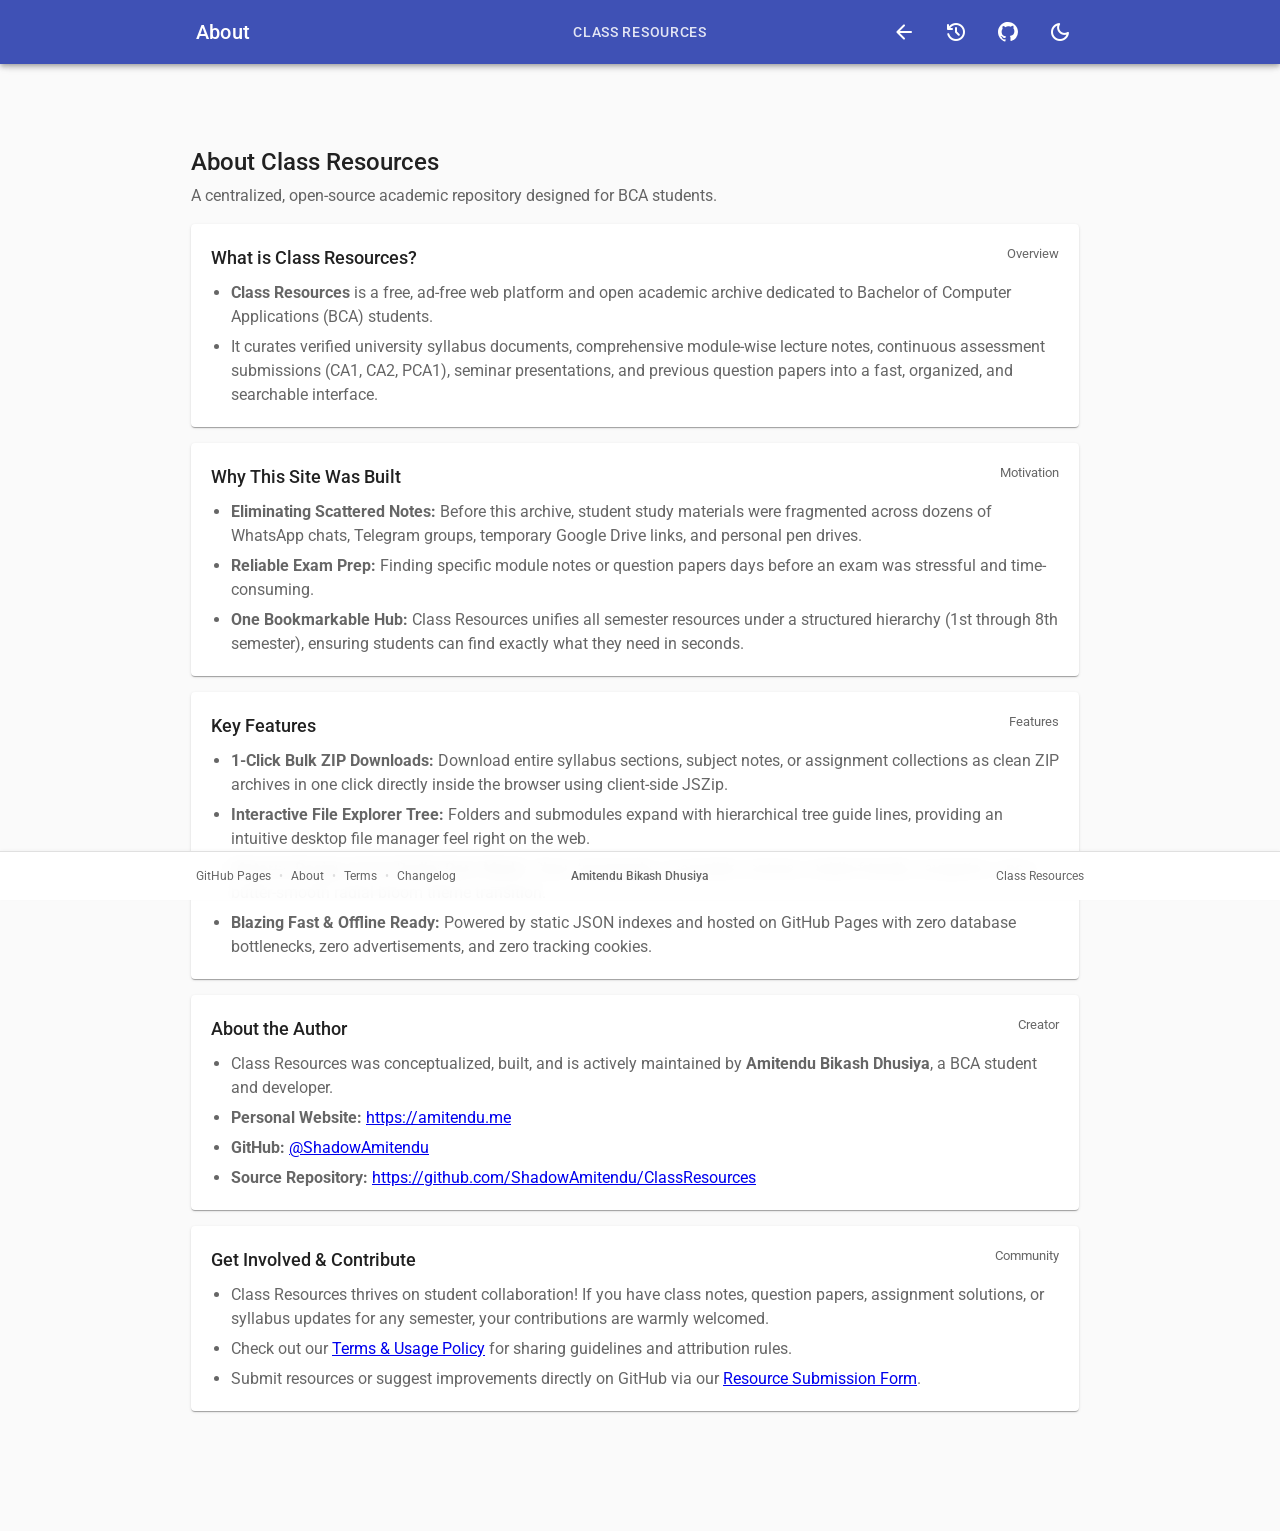
==== about.html @ d54e73bd "feat: add about page, upgrade footer, radial theme bloom, and tree guide lines" ====
<!doctype html>
<html lang="en">
	<head>
		<meta charset="UTF-8" />
		<meta name="viewport" content="width=device-width, initial-scale=1.0" />
		<title>About - Class Resources</title>
		<link
			rel="icon"
			type="image/png"
			sizes="32x32"
			href="favicon_io/favicon-32x32.png" />
		<link rel="stylesheet" href="style.css?v=2.2" />
		<link rel="preconnect" href="https://fonts.googleapis.com" />
		<link rel="preconnect" href="https://fonts.gstatic.com" crossorigin />
		<link
			href="https://fonts.googleapis.com/css2?family=Roboto:wght@400;500;700&display=swap"
			rel="stylesheet" />
		<link
			href="https://fonts.googleapis.com/css2?family=Material+Symbols+Rounded:opsz,wght,FILL,GRAD@20..48,400,0,0&display=swap"
			rel="stylesheet" />
		<script>
			(function () {
				const saved = localStorage.getItem("theme");
				const dark = matchMedia("(prefers-color-scheme: dark)").matches;
				document.documentElement.dataset.theme =
					saved === "light" || saved === "dark"
						? saved
						: dark
							? "dark"
							: "light";
			})();
		</script>
	</head>
	<body>
		<header class="app-bar">
			<div class="container">
				<div class="toolbar">
					<div class="titles">
						<h1>About</h1>
					</div>
					<p class="semester-count">Class Resources</p>
					<div class="toolbar-actions">
						<a
							class="icon-btn"
							href="index.html"
							aria-label="Back to resources"
							title="Back to resources">
							<span class="icon" aria-hidden="true">arrow_back</span>
						</a>
						<a
							class="icon-btn"
							href="changelog.html"
							aria-label="Open changelog"
							title="Changelog">
							<span class="icon" aria-hidden="true">history</span>
						</a>
						<a
							class="icon-btn"
							href="https://github.com/ShadowAmitendu/ClassResources"
							target="_blank"
							rel="noopener noreferrer"
							aria-label="Open GitHub repository"
							title="GitHub Repository">
							<span class="github-mark" aria-hidden="true">
								<svg
									viewBox="0 0 24 24"
									width="24"
									height="24"
									fill="currentColor">
									<path
										d="M12 2C6.477 2 2 6.477 2 12c0 4.42 2.865 8.166 6.839 9.489.5.092.682-.217.682-.482 0-.237-.009-.868-.013-1.703-2.782.604-3.369-1.342-3.369-1.342-.454-1.155-1.11-1.462-1.11-1.462-.908-.62.069-.608.069-.608 1.003.07 1.531 1.03 1.531 1.03.892 1.529 2.341 1.088 2.91.832.091-.647.35-1.088.636-1.338-2.22-.253-4.555-1.11-4.555-4.943 0-1.091.39-1.984 1.029-2.683-.103-.253-.446-1.272.098-2.65 0 0 .84-.269 2.75 1.025A9.564 9.564 0 0 1 12 6.344c.85.004 1.705.115 2.504.337 1.909-1.294 2.747-1.025 2.747-1.025.546 1.378.202 2.397.1 2.65.64.699 1.028 1.592 1.028 2.683 0 3.842-2.339 4.687-4.566 4.935.359.309.678.919.678 1.852 0 1.338-.012 2.419-.012 2.747 0 .268.18.579.688.481A10.001 10.001 0 0 0 22 12c0-5.523-4.477-10-10-10Z" />
								</svg>
							</span>
						</a>
						<button
							id="theme-toggle"
							class="icon-btn"
							aria-label="Toggle theme">
							<span class="icon" aria-hidden="true">dark_mode</span>
						</button>
					</div>
				</div>
			</div>
		</header>

		<main class="container changelog-main">
			<div class="changelog-header">
				<h1>About Class Resources</h1>
				<p>
					A centralized, open-source academic repository designed for BCA students.
				</p>
			</div>

			<div class="changelog-list">
				<article class="changelog-entry">
					<div class="changelog-entry-head">
						<h2>What is Class Resources?</h2>
						<span class="changelog-date">Overview</span>
					</div>
					<ul>
						<li>
							<strong>Class Resources</strong> is a free, ad-free web platform and open academic archive dedicated to Bachelor of Computer Applications (BCA) students.
						</li>
						<li>
							It curates verified university syllabus documents, comprehensive module-wise lecture notes, continuous assessment submissions (CA1, CA2, PCA1), seminar presentations, and previous question papers into a fast, organized, and searchable interface.
						</li>
					</ul>
				</article>

				<article class="changelog-entry">
					<div class="changelog-entry-head">
						<h2>Why This Site Was Built</h2>
						<span class="changelog-date">Motivation</span>
					</div>
					<ul>
						<li>
							<strong>Eliminating Scattered Notes:</strong> Before this archive, student study materials were fragmented across dozens of WhatsApp chats, Telegram groups, temporary Google Drive links, and personal pen drives.
						</li>
						<li>
							<strong>Reliable Exam Prep:</strong> Finding specific module notes or question papers days before an exam was stressful and time-consuming.
						</li>
						<li>
							<strong>One Bookmarkable Hub:</strong> Class Resources unifies all semester resources under a structured hierarchy (1st through 8th semester), ensuring students can find exactly what they need in seconds.
						</li>
					</ul>
				</article>

				<article class="changelog-entry">
					<div class="changelog-entry-head">
						<h2>Key Features</h2>
						<span class="changelog-date">Features</span>
					</div>
					<ul>
						<li>
							<strong>1-Click Bulk ZIP Downloads:</strong> Download entire syllabus sections, subject notes, or assignment collections as clean ZIP archives in one click directly inside the browser using client-side JSZip.
						</li>
						<li>
							<strong>Interactive File Explorer Tree:</strong> Folders and submodules expand with hierarchical tree guide lines, providing an intuitive desktop file manager feel right on the web.
						</li>
						<li>
							<strong>Material Design 2 UI &amp; Radial Dark Mode:</strong> Clean typography, accessible contrast, mobile-friendly navigation, and a butter-smooth radial bloom theme transition.
						</li>
						<li>
							<strong>Blazing Fast &amp; Offline Ready:</strong> Powered by static JSON indexes and hosted on GitHub Pages with zero database bottlenecks, zero advertisements, and zero tracking cookies.
						</li>
					</ul>
				</article>

				<article class="changelog-entry">
					<div class="changelog-entry-head">
						<h2>About the Author</h2>
						<span class="changelog-date">Creator</span>
					</div>
					<ul>
						<li>
							Class Resources was conceptualized, built, and is actively maintained by <strong>Amitendu Bikash Dhusiya</strong>, a BCA student and developer.
						</li>
						<li>
							<strong>Personal Website:</strong>
							<a href="https://amitendu.me" target="_blank" rel="noopener noreferrer">https://amitendu.me</a>
						</li>
						<li>
							<strong>GitHub:</strong>
							<a href="https://github.com/ShadowAmitendu" target="_blank" rel="noopener noreferrer">@ShadowAmitendu</a>
						</li>
						<li>
							<strong>Source Repository:</strong>
							<a href="https://github.com/ShadowAmitendu/ClassResources" target="_blank" rel="noopener noreferrer">https://github.com/ShadowAmitendu/ClassResources</a>
						</li>
					</ul>
				</article>

				<article class="changelog-entry">
					<div class="changelog-entry-head">
						<h2>Get Involved &amp; Contribute</h2>
						<span class="changelog-date">Community</span>
					</div>
					<ul>
						<li>
							Class Resources thrives on student collaboration! If you have class notes, question papers, assignment solutions, or syllabus updates for any semester, your contributions are warmly welcomed.
						</li>
						<li>
							Check out our <a href="terms.html">Terms &amp; Usage Policy</a> for sharing guidelines and attribution rules.
						</li>
						<li>
							Submit resources or suggest improvements directly on GitHub via our
							<a href="https://github.com/ShadowAmitendu/ClassResources/issues/new?template=resource-submission.yml" target="_blank" rel="noopener noreferrer">Resource Submission Form</a>.
						</li>
					</ul>
				</article>
			</div>
		</main>

		<footer>
			<div class="container">
				<div class="footer-meta">
					<span class="footer-hosted">GitHub Pages</span>
					<span class="footer-sep">•</span>
					<a class="footer-link" href="about.html">About</a>
					<span class="footer-sep">•</span>
					<a class="footer-link" href="terms.html">Terms</a>
					<span class="footer-sep">•</span>
					<a class="footer-link" href="changelog.html">Changelog</a>
				</div>
				<div class="footer-center">
					<a
						class="footer-author"
						href="https://amitendu.me"
						target="_blank"
						rel="noopener noreferrer">
						Amitendu Bikash Dhusiya
					</a>
				</div>
				<div class="footer-right">
					<span class="footer-updated">Class Resources</span>
				</div>
			</div>
		</footer>

		<script>
			const themeToggle = document.getElementById("theme-toggle");
			const themeIcon = themeToggle.querySelector(".icon");

			function syncTheme() {
				const dark = document.documentElement.dataset.theme === "dark";
				themeIcon.textContent = dark ? "light_mode" : "dark_mode";
			}

			function setTheme(next) {
				document.documentElement.dataset.theme = next;
				localStorage.setItem("theme", next);
				syncTheme();
			}

			themeToggle.addEventListener("click", (event) => {
				const next =
					document.documentElement.dataset.theme === "dark" ? "light" : "dark";
				const reduce = matchMedia("(prefers-reduced-motion: reduce)").matches;
				if (!document.startViewTransition || reduce) return setTheme(next);

				const r = themeToggle.getBoundingClientRect();
				const x = event.clientX || r.left + r.width / 2;
				const y = event.clientY || r.top + r.height / 2;
				const maxRadius = Math.hypot(
					Math.max(x, window.innerWidth - x),
					Math.max(y, window.innerHeight - y),
				);

				themeToggle.classList.add("theme-switching");

				const transition = document.startViewTransition(() => {
					setTheme(next);
				});

				transition.ready
					.then(() => {
						const anim = document.documentElement.animate(
							{
								clipPath: [
									`circle(0px at ${x}px ${y}px)`,
									`circle(${maxRadius}px at ${x}px ${y}px)`,
								],
							},
							{
								duration: 650,
								easing: "cubic-bezier(0.16, 1, 0.3, 1)",
								fill: "forwards",
								pseudoElement: "::view-transition-new(root)",
							},
						);
						return anim.finished;
					})
					.catch(() => {})
					.finally(() => {
						themeToggle.classList.remove("theme-switching");
					});
			});

			syncTheme();
		</script>
	</body>
</html>
---- style.css ----
/* Material Design 2 — simple, responsive */
:root {
	--bg: #fafafa;
	--surface: #fff;
	--hover: rgba(0, 0, 0, 0.04);
	--text: rgba(0, 0, 0, 0.87);
	--text-2: rgba(0, 0, 0, 0.6);
	--divider: rgba(0, 0, 0, 0.12);
	--primary: #3f51b5;
	--on-primary: #fff;
	--primary-tint: rgba(63, 81, 181, 0.12);
	--bar-bg: #3f51b5;
	--bar-fg: #fff;
	--bar-accent: #fff;
	--bar-hover: rgba(255, 255, 255, 0.16);
	--error: #b00020;
	--tree-line: rgba(0, 0, 0, 0.16);
	--shadow-1:
		0 2px 1px -1px rgba(0, 0, 0, 0.2), 0 1px 1px rgba(0, 0, 0, 0.14),
		0 1px 3px rgba(0, 0, 0, 0.12);
	--shadow-4:
		0 2px 4px -1px rgba(0, 0, 0, 0.2), 0 4px 5px rgba(0, 0, 0, 0.14),
		0 1px 10px rgba(0, 0, 0, 0.12);
	--radius: 4px;
	--md2-duration-short: 100ms;
	--md2-duration-icon: 150ms;
	--md2-duration-small: 225ms;
	--md2-duration-medium: 300ms;
	--md2-easing-standard: cubic-bezier(0.4, 0, 0.2, 1);
	--md2-easing-decelerate: cubic-bezier(0, 0, 0.2, 1);
	--md2-easing-accelerate: cubic-bezier(0.4, 0, 1, 1);
	--md2-easing-sharp: cubic-bezier(0.4, 0, 0.6, 1);
}

[data-theme="dark"] {
	--bg: #121212;
	--surface: #1e1e1e;
	--hover: rgba(255, 255, 255, 0.06);
	--text: rgba(255, 255, 255, 0.87);
	--text-2: rgba(255, 255, 255, 0.6);
	--divider: rgba(255, 255, 255, 0.12);
	--primary: #9fa8da;
	--on-primary: #121212;
	--primary-tint: rgba(159, 168, 218, 0.16);
	--bar-bg: #272727;
	/* MD2 dark: surface + 4dp elevation overlay */
	--bar-fg: rgba(255, 255, 255, 0.87);
	--bar-accent: #9fa8da;
	--bar-hover: rgba(255, 255, 255, 0.08);
	--error: #cf6679;
	--tree-line: rgba(255, 255, 255, 0.18);
}

* {
	box-sizing: border-box;
	margin: 0;
	padding: 0;
}

html {
	color-scheme: light dark;
	overflow-y: scroll;
	scrollbar-gutter: stable;
	scrollbar-width: thin;
	scrollbar-color: var(--text-2) var(--bg);
}

html::-webkit-scrollbar {
	width: 10px;
}

html::-webkit-scrollbar-track {
	background: var(--bg);
}

html::-webkit-scrollbar-thumb {
	background: var(--text-2);
	border: 2px solid var(--bg);
	border-radius: 5px;
}

[data-theme="light"] {
	color-scheme: light;
}

[data-theme="dark"] {
	color-scheme: dark;
}

body {
	min-height: 100vh;
	display: flex;
	flex-direction: column;
	padding-bottom: 48px;
	background: var(--bg);
	color: var(--text);
	font:
		400 1rem/1.5 "Roboto",
		system-ui,
		sans-serif;
	-webkit-font-smoothing: antialiased;
	transition:
		background-color var(--md2-duration-medium) var(--md2-easing-decelerate),
		color var(--md2-duration-medium) var(--md2-easing-decelerate);
}



button {
	font: inherit;
	color: inherit;
	background: none;
	border: 0;
	cursor: pointer;
}

ul {
	list-style: none;
}

:focus-visible {
	outline: 2px solid var(--primary);
	outline-offset: -2px;
}

.container {
	width: 100%;
	max-width: 840px;
	margin: 0 auto;
	padding: 0 16px;
}

/* Icons */
.icon {
	font-family: "Material Symbols Rounded";
	font-size: 24px;
	font-weight: normal;
	line-height: 1;
	letter-spacing: normal;
	text-transform: none;
	white-space: nowrap;
	direction: ltr;
	display: inline-flex;
	flex: none;
	user-select: none;
	font-feature-settings: "liga";
}

.spin {
	animation: spin 1s var(--md2-easing-standard) infinite;
}

@keyframes spin {
	to {
		transform: rotate(360deg);
	}
}

/* ---------- App bar ---------- */
.app-bar {
	position: fixed;
	top: 0;
	left: 0;
	width: 100%;
	z-index: 10;
	background: var(--bar-bg);
	color: var(--bar-fg);
	box-shadow: var(--shadow-4);
	transition: background-color var(--md2-duration-medium) var(--md2-easing-decelerate);
}

.toolbar {
	position: relative;
	display: flex;
	align-items: center;
	gap: 16px;
	min-height: 64px;
}

.toolbar-actions {
	display: flex;
	align-items: center;
	gap: 4px;
	margin-left: auto;
}

.logo {
	font-size: 28px;
	color: var(--bar-accent);
}

.titles {
	flex: 1;
	min-width: 0;
}

.titles h1 {
	font-size: 1.25rem;
	font-weight: 500;
	line-height: 1.3;
	letter-spacing: 0.01em;
}

.semester-count {
	position: absolute;
	left: 50%;
	transform: translateX(-50%);
	font-size: 0.875rem;
	font-weight: 500;
	letter-spacing: 0.05em;
	text-transform: uppercase;
	white-space: nowrap;
	opacity: 0.85;
}

.icon-btn {
	display: grid;
	place-items: center;
	width: 48px;
	height: 48px;
	border-radius: 50%;
	color: var(--bar-fg);
	text-decoration: none;
	transition:
		background-color var(--md2-duration-icon) var(--md2-easing-standard),
		transform var(--md2-duration-short) var(--md2-easing-standard);
}

.icon-btn:hover,
.icon-btn:focus-visible {
	background: var(--bar-hover);
}

.github-mark {
	display: grid;
	width: 24px;
	height: 24px;
	place-items: center;
	color: inherit;
}

/* Tabs */
.tabs {
	display: flex;
	overflow-x: auto;
	scrollbar-width: none;
}

.tabs::-webkit-scrollbar {
	display: none;
}

.mobile-semester {
	display: none;
}

.tab {
	position: relative;
	flex: 1;
	display: flex;
	align-items: center;
	justify-content: center;
	gap: 8px;
	min-width: 0;
	min-height: 48px;
	padding: 0 12px;
	font-size: 0.875rem;
	font-weight: 500;
	letter-spacing: 0.06em;
	text-transform: uppercase;
	white-space: nowrap;
	opacity: 0.7;
	transition:
		opacity var(--md2-duration-icon) var(--md2-easing-standard),
		background-color var(--md2-duration-icon) var(--md2-easing-standard);
}

.tab .icon {
	font-size: 20px;
}

.tab:hover {
	background: var(--bar-hover);
	opacity: 1;
}

.tab.active {
	color: var(--bar-accent);
}

.tab.active {
	opacity: 1;
}

.tab::after {
	content: "";
	position: absolute;
	left: 0;
	right: 0;
	bottom: 0;
	height: 2px;
	background: var(--bar-accent);
	transform: scaleX(0);
	transition: transform var(--md2-duration-small) var(--md2-easing-decelerate);
}

.tab.active::after {
	transform: scaleX(1);
}

/* ---------- Content ---------- */
main {
	flex: 1;
	padding-bottom: 72px !important;
}

#main-content {
	margin-top: 144px;
}

.card {
	margin-bottom: 16px;
	overflow: hidden;
	background: var(--surface);
	border-radius: var(--radius);
	box-shadow: var(--shadow-1);
	animation: fade var(--md2-duration-medium) var(--md2-easing-decelerate) both;
}

.semester-placeholder {
	display: flex;
	align-items: flex-start;
	gap: 16px;
	padding: 24px;
}

.semester-placeholder h3 {
	margin-bottom: 4px;
	font-size: 1.125rem;
	font-weight: 500;
}

.semester-placeholder p {
	max-width: 560px;
	color: var(--text-2);
	font-size: 0.875rem;
}

.placeholder-icon {
	flex: 0 0 auto;
	color: var(--primary);
	font-size: 32px;
}

.changelog-main {
	margin-top: 144px;
	padding-bottom: 72px;
}

.changelog-header {
	margin-bottom: 16px;
}

.changelog-header h1 {
	font-size: 1.5rem;
	font-weight: 500;
}

.changelog-header p {
	margin-top: 4px;
	color: var(--text-2);
}

.changelog-list {
	display: grid;
	gap: 16px;
}

.changelog-entry {
	padding: 20px;
	border-radius: var(--radius);
	background: var(--surface);
	box-shadow: var(--shadow-1);
	animation: fade var(--md2-duration-medium) var(--md2-easing-decelerate) both;
}

.changelog-entry-head {
	display: flex;
	align-items: flex-start;
	justify-content: space-between;
	gap: 16px;
	margin-bottom: 10px;
}

.changelog-entry h2 {
	font-size: 1.125rem;
	font-weight: 500;
}

.changelog-date {
	flex: none;
	color: var(--text-2);
	font-size: 0.8125rem;
}

.changelog-entry ul {
	display: grid;
	gap: 6px;
	padding-left: 20px;
	list-style: disc;
	color: var(--text-2);
}

@keyframes fade {
	from {
		opacity: 0;
		transform: translateY(6px);
	}
}

.card-head {
	display: flex;
	align-items: center;
	gap: 16px;
	padding: 16px;
	border-bottom: 1px solid var(--divider);
}

.avatar {
	display: grid;
	place-items: center;
	width: 40px;
	height: 40px;
	border-radius: 50%;
	background: var(--primary);
	color: var(--on-primary);
}

.grow {
	flex: 1;
	min-width: 0;
}

.card-head h2 {
	font-size: 1.25rem;
	font-weight: 500;
	line-height: 1.3;
}

.muted-text {
	font-size: 0.875rem;
	color: var(--text-2);
}

.empty-status {
	display: inline-flex;
	flex: none;
	align-items: center;
	gap: 6px;
	min-height: 36px;
	padding: 0 10px;
	border: 1px solid var(--divider);
	border-radius: var(--radius);
	background: var(--hover);
	color: var(--text-2);
	font-size: 0.875rem;
	white-space: nowrap;
}

.empty-status-icon {
	font-size: 18px;
}

.btn {
	display: inline-flex;
	align-items: center;
	gap: 8px;
	min-height: 36px;
	padding: 0 16px;
	border-radius: var(--radius);
	background: var(--primary);
	color: var(--on-primary);
	font-size: 0.875rem;
	font-weight: 500;
	letter-spacing: 0.06em;
	text-transform: uppercase;
	box-shadow: var(--shadow-1);
	transition:
		background-color var(--md2-duration-icon) var(--md2-easing-standard),
		box-shadow var(--md2-duration-icon) var(--md2-easing-standard),
		transform var(--md2-duration-short) var(--md2-easing-standard);
}

.btn .icon {
	font-size: 18px;
}

.btn:hover,
.btn:focus-visible {
	background: var(--primary);
	box-shadow: var(--shadow-4);
}

.btn:active {
	box-shadow: var(--shadow-1);
	transform: translateY(1px);
}

.btn:disabled {
	opacity: 0.6;
	cursor: progress;
}

/* ---------- Lists ---------- */
.row {
	display: flex;
	align-items: center;
	gap: 16px;
	width: 100%;
	min-height: 56px;
	padding: 8px 16px;
	color: inherit;
	text-decoration: none;
	text-align: left;
	transition: background-color var(--md2-duration-icon) var(--md2-easing-standard);
}

.row:hover,
.row:focus-visible {
	background: var(--hover);
}

.name {
	flex: 1;
	min-width: 0;
	overflow: hidden;
	text-overflow: ellipsis;
	white-space: nowrap;
	font-size: 0.9375rem;
}

.muted {
	color: var(--text-2);
}

.row:hover .muted {
	color: var(--primary);
}

.list>li+li,
.collapse li+li {
	border-top: 1px solid var(--divider);
}

.file-icon.picture_as_pdf {
	color: #e53935;
}

.file-icon.description {
	color: #1e88e5;
}

.file-icon.table_view {
	color: #43a047;
}

.file-icon.slideshow {
	color: #fb8c00;
}

.file-icon.archive {
	color: #f9a825;
}

.file-icon.image {
	color: #8e24aa;
}

.file-icon.code {
	color: #00897b;
}

.file-icon.draft {
	color: var(--text-2);
}

/* Folders */
.folder-btn {
	font-weight: 500;
	background: var(--hover);
}

.folder-btn:hover {
	background: var(--divider);
}

.badge {
	min-width: 24px;
	padding: 0 8px;
	border-radius: 12px;
	background: var(--surface);
	color: var(--text-2);
	font-size: 0.75rem;
	line-height: 24px;
	text-align: center;
}

.chevron {
	transition: transform var(--md2-duration-small) var(--md2-easing-decelerate);
}

.folder.open>.folder-btn .chevron {
	transform: rotate(180deg);
}

.folder.open>.folder-btn .folder-icon {
	color: var(--primary);
}

.collapse {
	display: grid;
	grid-template-rows: 0fr;
	transition: grid-template-rows var(--md2-duration-small) var(--md2-easing-decelerate);
}

.collapse>ul {
	position: relative;
	min-height: 0;
	overflow: hidden;
	border-top: 0;
}

.folder.open>.collapse {
	grid-template-rows: 1fr;
}

.collapse .row {
	padding-left: 40px;
}

.collapse .collapse .row {
	padding-left: 64px;
}

.collapse .collapse .collapse .row {
	padding-left: 88px;
}

/* File explorer tree guide lines */
.collapse>ul>li {
	position: relative;
}

/* Horizontal branch (├──) */
.collapse>ul>li::before {
	content: "";
	position: absolute;
	top: 28px;
	left: 27px;
	width: 9px;
	height: 1px;
	background: var(--tree-line);
	pointer-events: none;
	z-index: 2;
}

/* Vertical indent line (│) */
.collapse>ul>li::after {
	content: "";
	position: absolute;
	top: 0;
	bottom: 0;
	left: 27px;
	width: 1px;
	background: var(--tree-line);
	pointer-events: none;
	z-index: 2;
}

/* Last child turns the corner (└──) */
.collapse>ul>li:last-child::after {
	bottom: auto;
	height: 28px;
}

/* Level 2 tree guides */
.collapse .collapse>ul>li::before {
	left: 51px;
	width: 9px;
}

.collapse .collapse>ul>li::after {
	left: 51px;
}

.collapse .collapse>ul>li:last-child::after {
	bottom: auto;
	height: 28px;
}

/* Level 3 tree guides */
.collapse .collapse .collapse>ul>li::before {
	left: 75px;
	width: 9px;
}

.collapse .collapse .collapse>ul>li::after {
	left: 75px;
}

.collapse .collapse .collapse>ul>li:last-child::after {
	bottom: auto;
	height: 28px;
}

/* ---------- States ---------- */
.empty {
	padding: 32px 16px;
	text-align: center;
	color: var(--text-2);
	font-size: 0.875rem;
}

.error {
	padding: 40px 16px;
	text-align: center;
	color: var(--error);
}

.error .icon {
	font-size: 40px;
}

.error h3 {
	margin: 8px 0 4px;
	font-size: 1.25rem;
	font-weight: 500;
	color: var(--text);
}

.error p {
	color: var(--text-2);
	font-size: 0.875rem;
}

.skeleton {
	height: 140px;
	background: linear-gradient(90deg,
			var(--surface) 25%,
			var(--hover) 50%,
			var(--surface) 75%) 0 0 / 200% 100%;
	animation: shimmer var(--md2-duration-medium) var(--md2-easing-standard) infinite;
}

@keyframes shimmer {
	to {
		background-position: -200% 0;
	}
}

/* ---------- Notice Banners ---------- */
.notice-banner {
	display: flex;
	align-items: flex-start;
	gap: 16px;
	padding: 20px 24px;
	margin-top: 16px;
	border-left: 4px solid var(--primary);
	background: var(--surface);
}

.notice-banner.notice-warning {
	border-left-color: #f57c00;
}

.notice-banner.notice-info {
	border-left-color: var(--primary);
}

.notice-icon {
	flex: 0 0 auto;
	font-size: 32px;
	line-height: 1;
	color: var(--primary);
}

.notice-warning .notice-icon {
	color: #f57c00;
}

.notice-body h3 {
	margin-bottom: 6px;
	font-size: 1.0625rem;
	font-weight: 500;
	color: var(--text);
}

.notice-body p {
	color: var(--text-2);
	font-size: 0.875rem;
	line-height: 1.6;
}

.notice-actions {
	margin-top: 14px;
	display: flex;
	flex-wrap: wrap;
	gap: 8px;
}

.btn-outlined {
	border: 1px solid var(--divider);
	background: transparent;
	color: var(--primary);
	text-decoration: none;
	font-weight: 500;
	padding: 0 16px;
	border-radius: var(--radius);
	display: inline-flex;
	align-items: center;
	gap: 8px;
	min-height: 36px;
	font-size: 0.8125rem;
	transition: background-color var(--md2-duration-icon) var(--md2-easing-standard),
		border-color var(--md2-duration-icon) var(--md2-easing-standard);
}

.btn-outlined:hover,
.btn-outlined:focus-visible {
	background: var(--primary-tint);
	border-color: var(--primary);
}

.footer-meta {
	display: flex;
	align-items: center;
	gap: 8px;
	flex: 1;
}

.footer-sep {
	color: var(--divider);
	user-select: none;
}

.footer-link {
	color: var(--text-2);
	text-decoration: none;
	transition: color var(--md2-duration-icon) var(--md2-easing-standard);
}

.footer-link:hover,
.footer-link:focus-visible {
	color: var(--primary);
	text-decoration: underline;
}

/* ---------- Footer ---------- */
footer {
	position: fixed;
	bottom: 0;
	left: 0;
	z-index: 20;
	width: 100%;
	border-top: 1px solid var(--divider);
	background: color-mix(in srgb, var(--surface) 92%, transparent);
	backdrop-filter: blur(8px);
	-webkit-backdrop-filter: blur(8px);
	box-shadow: 0 -1px 3px rgba(0, 0, 0, 0.03);
}

footer .container {
	display: flex;
	align-items: center;
	justify-content: space-between;
	gap: 16px;
	min-height: 48px;
	font-size: 0.75rem;
	color: var(--text-2);
}

.footer-meta {
	display: flex;
	align-items: center;
	gap: 8px;
	flex: 1;
}

.footer-center {
	display: flex;
	align-items: center;
	justify-content: center;
	flex: 1;
	text-align: center;
}

.footer-right {
	display: flex;
	align-items: center;
	justify-content: flex-end;
	flex: 1;
	text-align: right;
}

.footer-sep {
	color: var(--divider);
	user-select: none;
}

.footer-link {
	color: var(--text-2);
	text-decoration: none;
	transition: color var(--md2-duration-icon) var(--md2-easing-standard);
}

.footer-link:hover,
.footer-link:focus-visible {
	color: var(--primary);
	text-decoration: underline;
}

.footer-author {
	color: inherit;
	text-decoration: none;
	font-weight: 500;
	transition: color var(--md2-duration-icon) var(--md2-easing-standard);
}

.footer-author:hover,
.footer-author:focus-visible {
	color: var(--primary);
	text-decoration: underline;
	text-underline-offset: 3px;
}

.footer-updated {
	color: var(--text-2);
	font-size: 0.75rem;
}

/* ---------- Radial theme transition ---------- */
::view-transition-group(root) {
	animation-duration: 0.65s;
}

::view-transition-image-pair(root) {
	isolation: auto;
}

::view-transition-old(root),
::view-transition-new(root) {
	animation: none;
	display: block;
	mix-blend-mode: normal;
}

::view-transition-old(root) {
	z-index: 1;
}

::view-transition-new(root) {
	z-index: 2;
}

/* Theme toggle tactile feedback & spring icon spin */
#theme-toggle {
	position: relative;
	transition:
		background-color var(--md2-duration-icon) var(--md2-easing-standard),
		transform 0.2s cubic-bezier(0.34, 1.56, 0.64, 1);
	will-change: transform;
}

#theme-toggle:active {
	transform: scale(0.82);
}

#theme-toggle .icon {
	display: inline-block;
	transform-origin: center center;
	transition: transform 0.5s cubic-bezier(0.34, 1.56, 0.64, 1);
}

#theme-toggle.theme-switching .icon {
	transform: rotate(360deg) scale(1.15);
}

/* ---------- Snackbar ---------- */
.snackbar {
	position: fixed;
	left: 50%;
	bottom: 24px;
	z-index: 20;
	max-width: calc(100% - 32px);
	padding: 14px 16px;
	border-radius: var(--radius);
	background: #323232;
	color: #fff;
	font-size: 0.875rem;
	box-shadow: var(--shadow-4);
	opacity: 0;
	transform: translate(-50%, 16px);
	pointer-events: none;
	transition:
		opacity var(--md2-duration-icon) var(--md2-easing-decelerate),
		transform var(--md2-duration-small) var(--md2-easing-decelerate);
}

.snackbar.show {
	opacity: 1;
	transform: translate(-50%, 0);
}

/* ---------- Responsive ---------- */
@media (max-width: 600px) {
	.hide-sm {
		display: none;
	}

	.container {
		padding: 0 8px;
	}

	.toolbar {
		min-height: 56px;
		gap: 12px;
		padding: 0 8px;
	}

	.semester-count {
		display: none;
	}

	.tab {
		letter-spacing: 0.04em;
		padding: 0 8px;
	}

	.tabs {
		display: none;
	}

	.mobile-semester {
		display: flex;
		align-items: center;
		justify-content: space-between;
		gap: 12px;
		min-height: 48px;
		padding: 6px 8px 8px;
		border-top: 1px solid var(--bar-hover);
	}

	.mobile-semester label {
		font-size: 0.875rem;
		font-weight: 500;
		white-space: nowrap;
	}

	.mobile-semester select {
		min-width: 160px;
		min-height: 40px;
		padding: 0 36px 0 12px;
		border: 1px solid var(--bar-hover);
		border-radius: var(--radius);
		background: var(--bar-bg);
		color: var(--bar-fg);
		font: inherit;
	}

	#main-content {
		margin-top: 124px;
	}

	.changelog-main {
		margin-top: 124px;
	}

	.changelog-entry {
		padding: 16px;
	}

	.changelog-entry-head {
		display: grid;
		gap: 4px;
	}

	.card {
		margin-bottom: 12px;
	}

	.card-head {
		padding: 12px;
		gap: 12px;
	}

	.empty-card .card-head {
		gap: 8px;
	}

	.empty-status {
		min-height: 32px;
		padding: 0 8px;
		font-size: 0.8125rem;
	}

	.btn {
		min-width: 40px;
		padding: 0 8px;
		justify-content: center;
	}

	.row {
		padding: 8px 12px;
		gap: 12px;
	}

	.collapse .row {
		padding-left: 32px;
	}

	.collapse .collapse .row {
		padding-left: 52px;
	}

	.collapse .collapse .collapse .row {
		padding-left: 72px;
	}

	.collapse>ul>li::before {
		left: 21px;
		width: 8px;
	}

	.collapse>ul>li::after {
		left: 21px;
	}

	.collapse .collapse>ul>li::before {
		left: 41px;
		width: 8px;
	}

	.collapse .collapse>ul>li::after {
		left: 41px;
	}

	.collapse .collapse .collapse>ul>li::before {
		left: 61px;
		width: 8px;
	}

	.collapse .collapse .collapse>ul>li::after {
		left: 61px;
	}

	footer {
		padding: 4px 0;
	}

	footer .container {
		display: flex;
		flex-direction: column;
		justify-content: center;
		align-items: center;
		gap: 4px;
		min-height: 48px;
		padding: 4px 8px;
		font-size: 0.72rem;
	}

	.footer-meta {
		display: flex;
		align-items: center;
		justify-content: center;
		gap: 6px;
		flex-wrap: wrap;
		flex: none;
	}

	.footer-center {
		display: flex;
		align-items: center;
		justify-content: center;
		flex: none;
	}

	.footer-right {
		display: none;
	}
}

@media (min-width: 1200px) {
	.container {
		max-width: 920px;
	}
}

@media (prefers-reduced-motion: reduce) {

	*,
	*::before,
	*::after {
		animation: none !important;
		transition-duration: 0.01ms !important;
	}
}
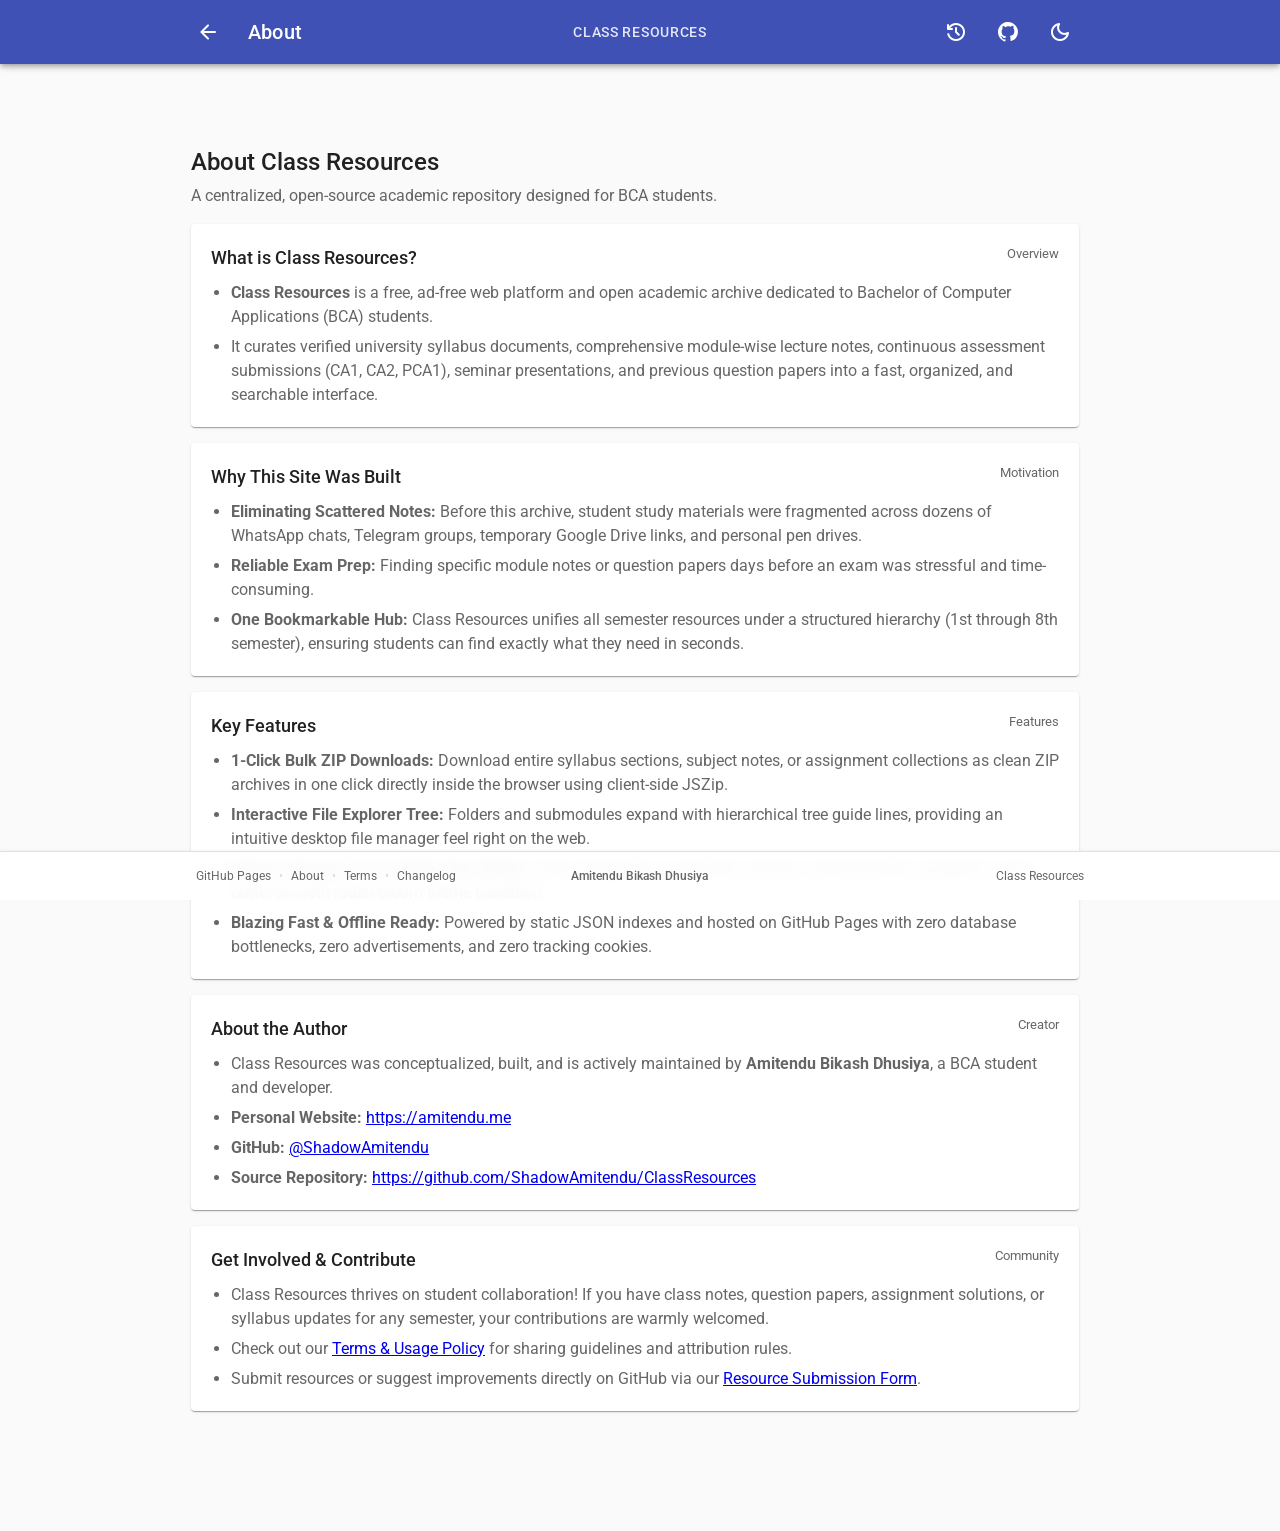
==== commit d1931d70: "fix: reposition back arrow to the left before page title" ====
--- a/about.html
+++ b/about.html
@@ -9,7 +9,7 @@
 			type="image/png"
 			sizes="32x32"
 			href="favicon_io/favicon-32x32.png" />
-		<link rel="stylesheet" href="style.css?v=2.2" />
+		<link rel="stylesheet" href="style.css?v=2.4" />
 		<link rel="preconnect" href="https://fonts.googleapis.com" />
 		<link rel="preconnect" href="https://fonts.gstatic.com" crossorigin />
 		<link
@@ -35,18 +35,18 @@
 		<header class="app-bar">
 			<div class="container">
 				<div class="toolbar">
+					<a
+						class="icon-btn"
+						href="index.html"
+						aria-label="Back to resources"
+						title="Back to resources">
+						<span class="icon" aria-hidden="true">arrow_back</span>
+					</a>
 					<div class="titles">
 						<h1>About</h1>
 					</div>
 					<p class="semester-count">Class Resources</p>
 					<div class="toolbar-actions">
-						<a
-							class="icon-btn"
-							href="index.html"
-							aria-label="Back to resources"
-							title="Back to resources">
-							<span class="icon" aria-hidden="true">arrow_back</span>
-						</a>
 						<a
 							class="icon-btn"
 							href="changelog.html"
--- a/style.css
+++ b/style.css
@@ -14,7 +14,7 @@
 	--bar-accent: #fff;
 	--bar-hover: rgba(255, 255, 255, 0.16);
 	--error: #b00020;
-	--tree-line: rgba(0, 0, 0, 0.16);
+	--tree-line: rgba(0, 0, 0, 0.24);
 	--shadow-1:
 		0 2px 1px -1px rgba(0, 0, 0, 0.2), 0 1px 1px rgba(0, 0, 0, 0.14),
 		0 1px 3px rgba(0, 0, 0, 0.12);
@@ -48,7 +48,7 @@
 	--bar-accent: #9fa8da;
 	--bar-hover: rgba(255, 255, 255, 0.08);
 	--error: #cf6679;
-	--tree-line: rgba(255, 255, 255, 0.18);
+	--tree-line: rgba(255, 255, 255, 0.3);
 }
 
 * {
@@ -175,6 +175,10 @@
 	align-items: center;
 	gap: 16px;
 	min-height: 64px;
+}
+
+.toolbar > .icon-btn:first-child {
+	margin-left: -12px;
 }
 
 .toolbar-actions {
@@ -656,8 +660,8 @@
 	content: "";
 	position: absolute;
 	top: 28px;
-	left: 27px;
-	width: 9px;
+	left: 28px;
+	width: 12px;
 	height: 1px;
 	background: var(--tree-line);
 	pointer-events: none;
@@ -670,7 +674,7 @@
 	position: absolute;
 	top: 0;
 	bottom: 0;
-	left: 27px;
+	left: 28px;
 	width: 1px;
 	background: var(--tree-line);
 	pointer-events: none;
@@ -685,12 +689,12 @@
 
 /* Level 2 tree guides */
 .collapse .collapse>ul>li::before {
-	left: 51px;
-	width: 9px;
+	left: 52px;
+	width: 12px;
 }
 
 .collapse .collapse>ul>li::after {
-	left: 51px;
+	left: 52px;
 }
 
 .collapse .collapse>ul>li:last-child::after {
@@ -700,12 +704,12 @@
 
 /* Level 3 tree guides */
 .collapse .collapse .collapse>ul>li::before {
-	left: 75px;
-	width: 9px;
+	left: 76px;
+	width: 12px;
 }
 
 .collapse .collapse .collapse>ul>li::after {
-	left: 75px;
+	left: 76px;
 }
 
 .collapse .collapse .collapse>ul>li:last-child::after {
@@ -1027,6 +1031,10 @@
 		padding: 0 8px;
 	}
 
+	.toolbar > .icon-btn:first-child {
+		margin-left: -8px;
+	}
+
 	.semester-count {
 		display: none;
 	}
@@ -1127,30 +1135,30 @@
 	}
 
 	.collapse>ul>li::before {
-		left: 21px;
+		left: 24px;
 		width: 8px;
 	}
 
 	.collapse>ul>li::after {
-		left: 21px;
+		left: 24px;
 	}
 
 	.collapse .collapse>ul>li::before {
-		left: 41px;
+		left: 44px;
 		width: 8px;
 	}
 
 	.collapse .collapse>ul>li::after {
-		left: 41px;
+		left: 44px;
 	}
 
 	.collapse .collapse .collapse>ul>li::before {
-		left: 61px;
+		left: 64px;
 		width: 8px;
 	}
 
 	.collapse .collapse .collapse>ul>li::after {
-		left: 61px;
+		left: 64px;
 	}
 
 	footer {
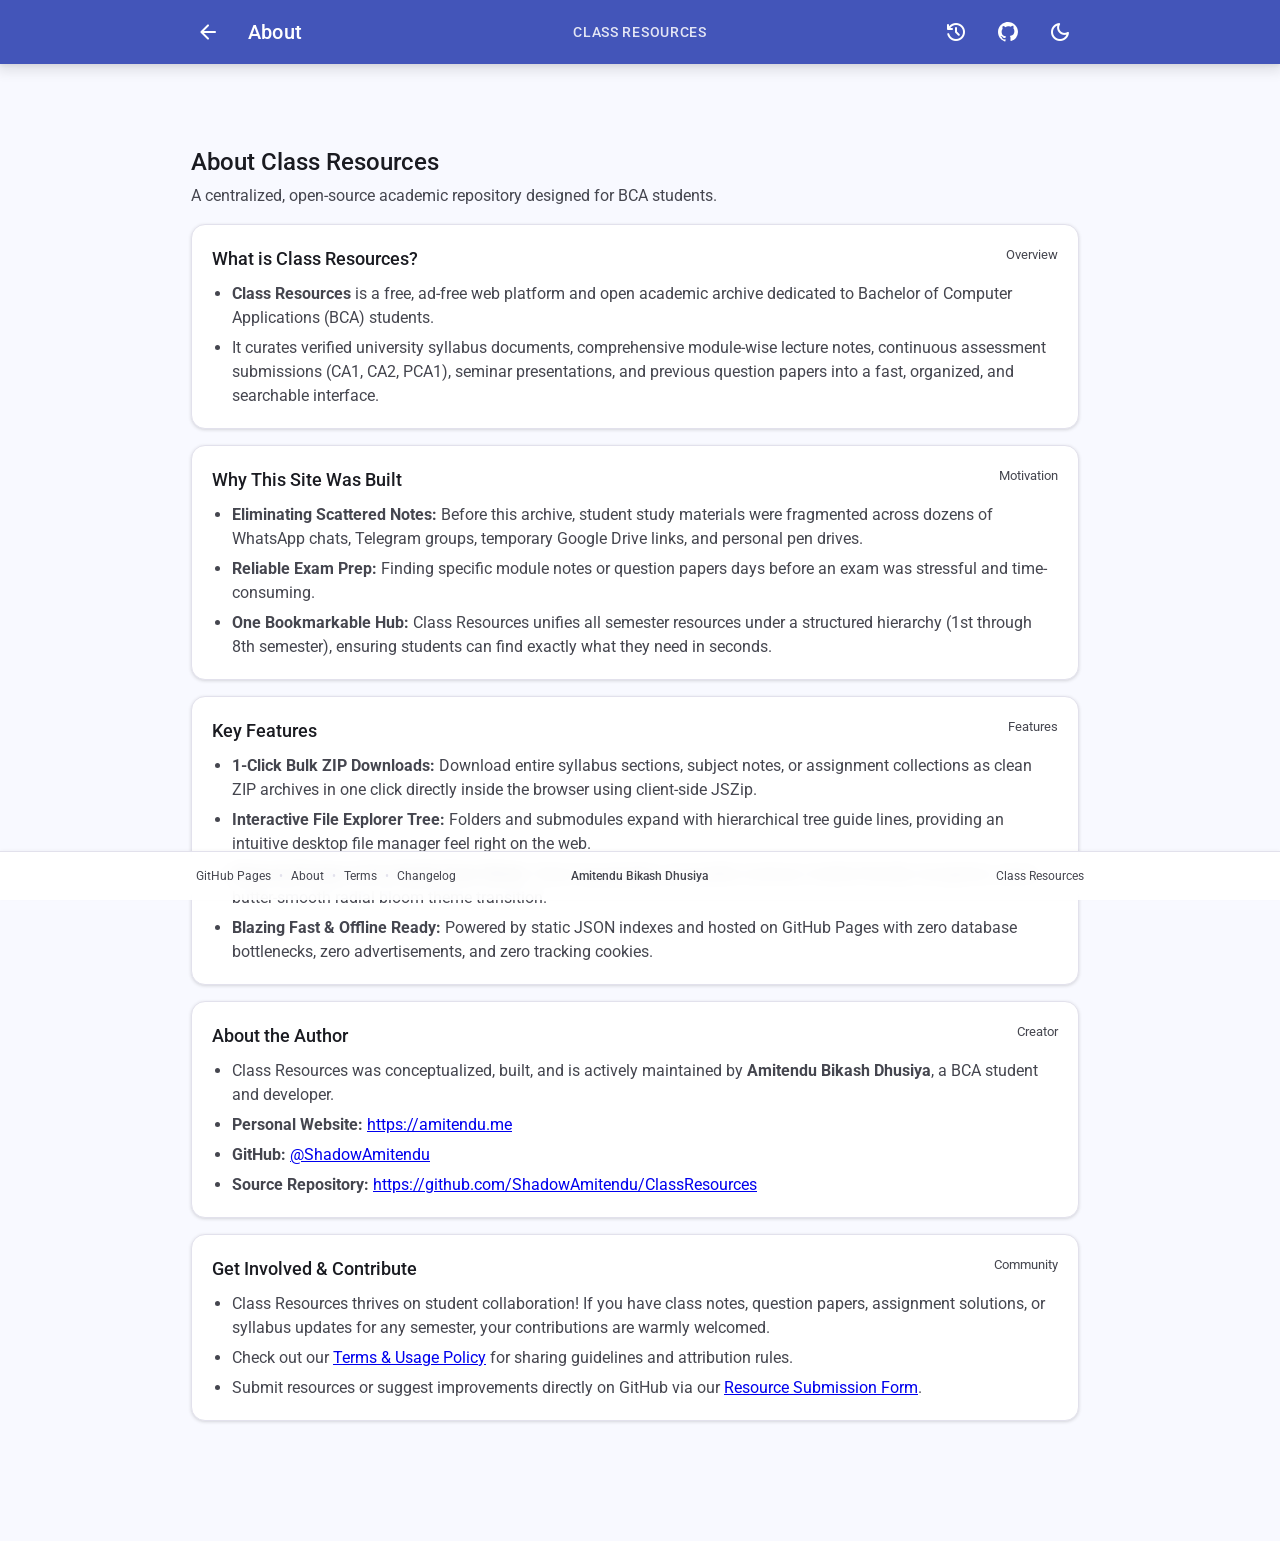
==== commit 49bb688f: "feat: migrate to Material 3 (Material You) color palette and tokens" ====
--- a/about.html
+++ b/about.html
@@ -9,7 +9,7 @@
 			type="image/png"
 			sizes="32x32"
 			href="favicon_io/favicon-32x32.png" />
-		<link rel="stylesheet" href="style.css?v=2.4" />
+		<link rel="stylesheet" href="style.css?v=3.0" />
 		<link rel="preconnect" href="https://fonts.googleapis.com" />
 		<link rel="preconnect" href="https://fonts.gstatic.com" crossorigin />
 		<link
--- a/style.css
+++ b/style.css
@@ -1,54 +1,111 @@
-/* Material Design 2 — simple, responsive */
+/* Material Design 3 (Material You) — Expressive Indigo Tonal Palette */
 :root {
-	--bg: #fafafa;
-	--surface: #fff;
-	--hover: rgba(0, 0, 0, 0.04);
-	--text: rgba(0, 0, 0, 0.87);
-	--text-2: rgba(0, 0, 0, 0.6);
-	--divider: rgba(0, 0, 0, 0.12);
-	--primary: #3f51b5;
-	--on-primary: #fff;
-	--primary-tint: rgba(63, 81, 181, 0.12);
-	--bar-bg: #3f51b5;
-	--bar-fg: #fff;
-	--bar-accent: #fff;
-	--bar-hover: rgba(255, 255, 255, 0.16);
-	--error: #b00020;
-	--tree-line: rgba(0, 0, 0, 0.24);
-	--shadow-1:
-		0 2px 1px -1px rgba(0, 0, 0, 0.2), 0 1px 1px rgba(0, 0, 0, 0.14),
-		0 1px 3px rgba(0, 0, 0, 0.12);
-	--shadow-4:
-		0 2px 4px -1px rgba(0, 0, 0, 0.2), 0 4px 5px rgba(0, 0, 0, 0.14),
-		0 1px 10px rgba(0, 0, 0, 0.12);
-	--radius: 4px;
+	/* M3 Light Tonal Palette */
+	--md-sys-color-primary: #4355b9;
+	--md-sys-color-on-primary: #ffffff;
+	--md-sys-color-primary-container: #dee0ff;
+	--md-sys-color-on-primary-container: #00105c;
+	--md-sys-color-secondary: #5b5d72;
+	--md-sys-color-secondary-container: #e0e1f9;
+	--md-sys-color-surface: #ffffff;
+	--md-sys-color-surface-variant: #e3e1ec;
+	--md-sys-color-surface-container: #efecf4;
+	--md-sys-color-background: #f8f9ff;
+	--md-sys-color-on-surface: #1a1b21;
+	--md-sys-color-on-surface-variant: #45464f;
+	--md-sys-color-outline: #767680;
+	--md-sys-color-outline-variant: #c7c5d0;
+	--md-sys-color-error: #ba1a1a;
+	--md-sys-color-error-container: #ffdad6;
+
+	/* App Core Mappings */
+	--bg: #f8f9ff;
+	--surface: #ffffff;
+	--surface-variant: #f0edf6;
+	--hover: rgba(67, 85, 185, 0.06);
+	--text: #1a1b21;
+	--text-2: #45464f;
+	--divider: #e2e1ec;
+	--primary: #4355b9;
+	--on-primary: #ffffff;
+	--primary-container: #dee0ff;
+	--on-primary-container: #00105c;
+	--primary-tint: rgba(67, 85, 185, 0.12);
+	--bar-bg: #4355b9;
+	--bar-fg: #ffffff;
+	--bar-accent: #dee0ff;
+	--bar-hover: rgba(255, 255, 255, 0.14);
+	--error: #ba1a1a;
+	--tree-line: rgba(69, 70, 79, 0.28);
+
+	/* M3 Shadows & Elevation */
+	--shadow-1: 0 1px 3px 1px rgba(0, 0, 0, 0.08), 0 1px 2px 0 rgba(0, 0, 0, 0.04);
+	--shadow-2: 0 2px 6px 2px rgba(0, 0, 0, 0.08), 0 1px 2px 0 rgba(0, 0, 0, 0.04);
+	--shadow-4: 0 4px 12px 3px rgba(0, 0, 0, 0.1), 0 2px 4px 0 rgba(0, 0, 0, 0.06);
+
+	/* M3 Shapes */
+	--radius-sm: 8px;
+	--radius: 14px;
+	--radius-lg: 18px;
+	--radius-full: 9999px;
+
+	/* M3 Motion & Transitions */
+	--md3-easing-standard: cubic-bezier(0.2, 0, 0, 1);
+	--md3-easing-emphasized: cubic-bezier(0.2, 0, 0, 1);
+	--md3-easing-decelerate: cubic-bezier(0.05, 0.7, 0.1, 1);
 	--md2-duration-short: 100ms;
 	--md2-duration-icon: 150ms;
 	--md2-duration-small: 225ms;
 	--md2-duration-medium: 300ms;
-	--md2-easing-standard: cubic-bezier(0.4, 0, 0.2, 1);
-	--md2-easing-decelerate: cubic-bezier(0, 0, 0.2, 1);
-	--md2-easing-accelerate: cubic-bezier(0.4, 0, 1, 1);
+	--md2-easing-standard: cubic-bezier(0.2, 0, 0, 1);
+	--md2-easing-decelerate: cubic-bezier(0.05, 0.7, 0.1, 1);
+	--md2-easing-accelerate: cubic-bezier(0.3, 0, 1, 1);
 	--md2-easing-sharp: cubic-bezier(0.4, 0, 0.6, 1);
 }
 
 [data-theme="dark"] {
-	--bg: #121212;
-	--surface: #1e1e1e;
-	--hover: rgba(255, 255, 255, 0.06);
-	--text: rgba(255, 255, 255, 0.87);
-	--text-2: rgba(255, 255, 255, 0.6);
-	--divider: rgba(255, 255, 255, 0.12);
-	--primary: #9fa8da;
-	--on-primary: #121212;
-	--primary-tint: rgba(159, 168, 218, 0.16);
-	--bar-bg: #272727;
-	/* MD2 dark: surface + 4dp elevation overlay */
-	--bar-fg: rgba(255, 255, 255, 0.87);
-	--bar-accent: #9fa8da;
+	/* M3 Dark Tonal Palette */
+	--md-sys-color-primary: #bac3ff;
+	--md-sys-color-on-primary: #0c238b;
+	--md-sys-color-primary-container: #2a3c9f;
+	--md-sys-color-on-primary-container: #dee0ff;
+	--md-sys-color-secondary: #c4c5dd;
+	--md-sys-color-secondary-container: #434559;
+	--md-sys-color-surface: #1b1b22;
+	--md-sys-color-surface-variant: #282932;
+	--md-sys-color-surface-container: #1f1f26;
+	--md-sys-color-background: #111318;
+	--md-sys-color-on-surface: #e4e1e9;
+	--md-sys-color-on-surface-variant: #c6c5d0;
+	--md-sys-color-outline: #90909a;
+	--md-sys-color-outline-variant: #46464f;
+	--md-sys-color-error: #ffb4ab;
+	--md-sys-color-error-container: #93000a;
+
+	/* App Core Mappings */
+	--bg: #111318;
+	--surface: #1b1b22;
+	--surface-variant: #282932;
+	--hover: rgba(186, 195, 255, 0.08);
+	--text: #e4e1e9;
+	--text-2: #c6c5d0;
+	--divider: rgba(198, 197, 208, 0.14);
+	--primary: #bac3ff;
+	--on-primary: #0c238b;
+	--primary-container: #2a3c9f;
+	--on-primary-container: #dee0ff;
+	--primary-tint: rgba(186, 195, 255, 0.16);
+	--bar-bg: #191a20;
+	--bar-fg: #e4e1e9;
+	--bar-accent: #bac3ff;
 	--bar-hover: rgba(255, 255, 255, 0.08);
-	--error: #cf6679;
-	--tree-line: rgba(255, 255, 255, 0.3);
+	--error: #ffb4ab;
+	--tree-line: rgba(186, 195, 255, 0.32);
+
+	/* M3 Dark Shadows */
+	--shadow-1: 0 1px 3px 1px rgba(0, 0, 0, 0.32), 0 1px 2px 0 rgba(0, 0, 0, 0.18);
+	--shadow-2: 0 2px 6px 2px rgba(0, 0, 0, 0.36), 0 1px 2px 0 rgba(0, 0, 0, 0.22);
+	--shadow-4: 0 4px 12px 3px rgba(0, 0, 0, 0.45), 0 2px 4px 0 rgba(0, 0, 0, 0.28);
 }
 
 * {
@@ -302,7 +359,8 @@
 	left: 0;
 	right: 0;
 	bottom: 0;
-	height: 2px;
+	height: 3px;
+	border-radius: 3px 3px 0 0;
 	background: var(--bar-accent);
 	transform: scaleX(0);
 	transition: transform var(--md2-duration-small) var(--md2-easing-decelerate);
@@ -327,6 +385,7 @@
 	overflow: hidden;
 	background: var(--surface);
 	border-radius: var(--radius);
+	border: 1px solid var(--divider);
 	box-shadow: var(--shadow-1);
 	animation: fade var(--md2-duration-medium) var(--md2-easing-decelerate) both;
 }
@@ -383,6 +442,7 @@
 .changelog-entry {
 	padding: 20px;
 	border-radius: var(--radius);
+	border: 1px solid var(--divider);
 	background: var(--surface);
 	box-shadow: var(--shadow-1);
 	animation: fade var(--md2-duration-medium) var(--md2-easing-decelerate) both;
@@ -435,9 +495,9 @@
 	place-items: center;
 	width: 40px;
 	height: 40px;
-	border-radius: 50%;
-	background: var(--primary);
-	color: var(--on-primary);
+	border-radius: 12px;
+	background: var(--primary-container);
+	color: var(--on-primary-container);
 }
 
 .grow {
@@ -462,9 +522,9 @@
 	align-items: center;
 	gap: 6px;
 	min-height: 36px;
-	padding: 0 10px;
+	padding: 0 12px;
 	border: 1px solid var(--divider);
-	border-radius: var(--radius);
+	border-radius: var(--radius-full);
 	background: var(--hover);
 	color: var(--text-2);
 	font-size: 0.875rem;
@@ -479,15 +539,14 @@
 	display: inline-flex;
 	align-items: center;
 	gap: 8px;
-	min-height: 36px;
-	padding: 0 16px;
-	border-radius: var(--radius);
+	min-height: 38px;
+	padding: 0 18px;
+	border-radius: var(--radius-full);
 	background: var(--primary);
 	color: var(--on-primary);
 	font-size: 0.875rem;
 	font-weight: 500;
-	letter-spacing: 0.06em;
-	text-transform: uppercase;
+	letter-spacing: 0.02em;
 	box-shadow: var(--shadow-1);
 	transition:
 		background-color var(--md2-duration-icon) var(--md2-easing-standard),
@@ -595,17 +654,18 @@
 }
 
 .folder-btn:hover {
-	background: var(--divider);
+	background: var(--surface-variant);
 }
 
 .badge {
 	min-width: 24px;
-	padding: 0 8px;
-	border-radius: 12px;
-	background: var(--surface);
+	padding: 0 10px;
+	border-radius: var(--radius-full);
+	background: var(--surface-variant);
 	color: var(--text-2);
 	font-size: 0.75rem;
-	line-height: 24px;
+	font-weight: 600;
+	line-height: 22px;
 	text-align: center;
 }
 
@@ -769,6 +829,8 @@
 	gap: 16px;
 	padding: 20px 24px;
 	margin-top: 16px;
+	border-radius: var(--radius);
+	border: 1px solid var(--divider);
 	border-left: 4px solid var(--primary);
 	background: var(--surface);
 }
@@ -818,8 +880,8 @@
 	color: var(--primary);
 	text-decoration: none;
 	font-weight: 500;
-	padding: 0 16px;
-	border-radius: var(--radius);
+	padding: 0 18px;
+	border-radius: var(--radius-full);
 	display: inline-flex;
 	align-items: center;
 	gap: 8px;
